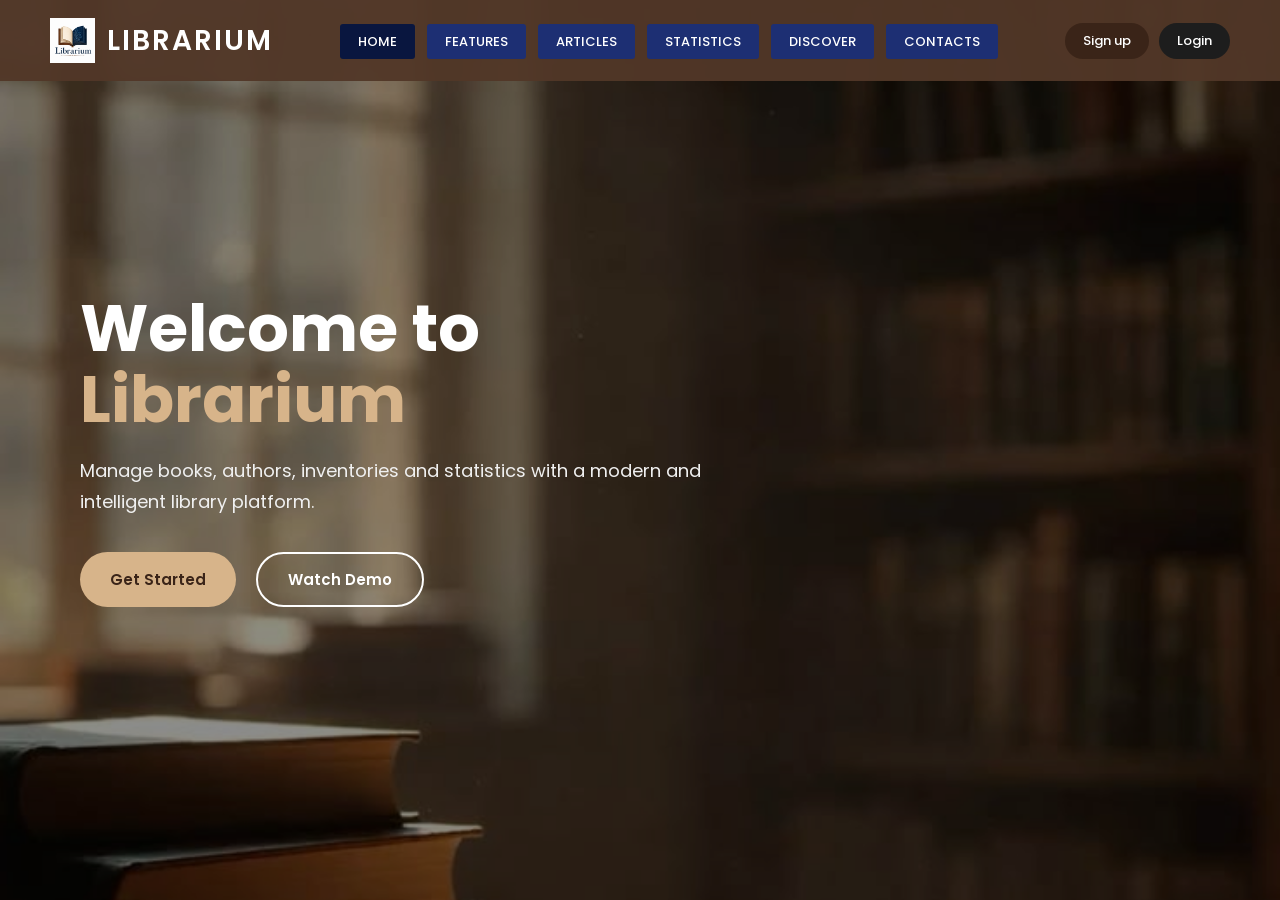
==== index.html @ 02688742 "librarium first upload" ====
<!DOCTYPE html>
<html lang="en">
<head>
    <meta charset="UTF-8">
    <meta name="viewport" content="width=device-width, initial-scale=1.0">

    <title>Librarium</title>

    <!-- GOOGLE FONT -->
    <link rel="preconnect" href="https://fonts.googleapis.com">
    <link rel="preconnect" href="https://fonts.gstatic.com" crossorigin>

    <link href="https://fonts.googleapis.com/css2?family=Poppins:wght@300;400;500;600;700&display=swap" rel="stylesheet">

    <!-- CSS FILE -->
    <link rel="stylesheet" href="style.css">
</head>

<body>

    <!-- NAVBAR -->
    <nav class="navbar">

        <!-- LOGO -->
      <div class="logo">

    <img src="images/logo.png" alt="Librarium Logo">

    <h2>LIBRARIUM</h2>

</div>

        <!-- NAVIGATION -->
        <ul class="nav-links">

            <li>
                <a href="#" class="active">HOME</a>
            </li>

            <li>
                <a href="#">FEATURES</a>
            </li>

            <li>
                <a href="#">ARTICLES</a>
            </li>

            <li>
                <a href="#">STATISTICS</a>
            </li>

            <li>
                <a href="#">DISCOVER</a>
            </li>

            <li>
                <a href="#">CONTACTS</a>
            </li>

        </ul>

        <!-- RIGHT BUTTONS -->
        <div class="nav-buttons">

            <button class="btn signup">
                Sign up
            </button>

            <button class="btn login">
                Login
            </button>

        </div>

    </nav>

    <!-- HERO SECTION -->
    <section class="hero">

        <div class="overlay"></div>

        <div class="hero-content">

            <h1>
                Welcome to <span>Librarium</span>
            </h1>

            <p>
                Manage books, authors, inventories and statistics
                with a modern and intelligent library platform.
            </p>

            <div class="hero-buttons">

                <button class="hero-btn primary">
                    Get Started
                </button>

                <button class="hero-btn secondary">
                    Watch Demo
                </button>

            </div>

        </div>

    </section>

    <!-- SCRIPT -->
    <script src="script.js"></script>

</body>
</html>
---- style.css ----
*{
    margin: 0;
    padding: 0;
    box-sizing: border-box;
    font-family: 'Poppins', sans-serif;
}

body{
    background-color: #f3efe8;
}

/* NAVBAR */

.navbar{
    width: 100%;
    padding: 18px 50px;

    display: flex;
    justify-content: space-between;
    align-items: center;

    background: rgba(82, 55, 39, 0.95);

    position: absolute;
    top: 0;
    left: 0;

    z-index: 100;
}

/* LOGO */

/* LOGO */

.logo{
    display: flex;
    align-items: center;
    gap: 12px;
}

/* LOGO IMAGE */

.logo img{
    width: 45px;
    height: 45px;

    object-fit: contain;
}

/* LOGO TEXT */

.logo h2{
    color: white;

    font-size: 28px;
    font-weight: 600;

    letter-spacing: 2px;
}

/* NAVIGATION */

.nav-links{
    display: flex;
    list-style: none;
    gap: 12px;
}

/* NAV BUTTON STYLE */

.nav-links a{
    text-decoration: none;

    color: white;

    background-color: #1d2f73;

    padding: 8px 18px;

    border-radius: 3px;

    font-size: 13px;
    font-weight: 500;

    transition: 0.3s;
}

/* ACTIVE BUTTON */

.nav-links .active{
    background-color: #09163f;
}

/* HOVER */

.nav-links a:hover{
    background-color: #31479c;
}

/* RIGHT BUTTONS */

.nav-buttons{
    display: flex;
    gap: 10px;
}

/* BUTTONS */

.btn{
    border: none;

    padding: 8px 18px;

    border-radius: 20px;

    cursor: pointer;

    font-size: 13px;
    font-weight: 500;

    transition: 0.3s;
}

/* SIGNUP */

.signup{
    background-color: #3a2418;
    color: white;
}

/* LOGIN */

.login{
    background-color: #1d1d1d;
    color: white;
}

/* HOVER EFFECT */

.btn:hover{
    transform: translateY(-2px);
    opacity: 0.9;
}

/* RESPONSIVE */

@media(max-width: 1100px){

    .navbar{
        flex-direction: column;
        gap: 20px;
    }

    .nav-links{
        flex-wrap: wrap;
        justify-content: center;
    }
}

/* HERO SECTION */

.hero{
    width: 100%;
    height: 100vh;

    background-image: url("images/hero.jpg");

    background-size: cover;
    background-position: center;

    position: relative;

    display: flex;
    align-items: center;

    padding-left: 80px;
}

/* DARK OVERLAY */

.overlay{
    position: absolute;

    top: 0;
    left: 0;

    width: 100%;
    height: 100%;

    background: rgba(0,0,0,0.45);
}

/* CONTENT */

.hero-content{
    position: relative;
    z-index: 2;

    max-width: 650px;

    color: white;
}

/* TITLE */

.hero-content h1{
    font-size: 65px;
    line-height: 1.1;
    margin-bottom: 20px;
}

.hero-content span{
    color: #d7b48a;
}

/* PARAGRAPH */

.hero-content p{
    font-size: 18px;
    line-height: 1.7;

    margin-bottom: 35px;

    color: #f0f0f0;
}

/* HERO BUTTONS */

.hero-buttons{
    display: flex;
    gap: 20px;
}

/* BUTTON STYLE */

.hero-btn{
    padding: 14px 30px;

    border: none;

    border-radius: 30px;

    cursor: pointer;

    font-size: 15px;
    font-weight: 600;

    transition: 0.3s;
}

/* PRIMARY BUTTON */

.primary{
    background-color: #d7b48a;
    color: #3a2418;
}

/* SECONDARY BUTTON */

.secondary{
    background-color: transparent;

    border: 2px solid white;

    color: white;
}

/* HOVER EFFECT */

.hero-btn:hover{
    transform: translateY(-3px);
}

/* RESPONSIVE */

@media(max-width: 900px){

    .hero{
        padding: 40px;
        text-align: center;
        justify-content: center;
    }

    .hero-content h1{
        font-size: 45px;
    }

    .hero-buttons{
        justify-content: center;
        flex-wrap: wrap;
    }
}
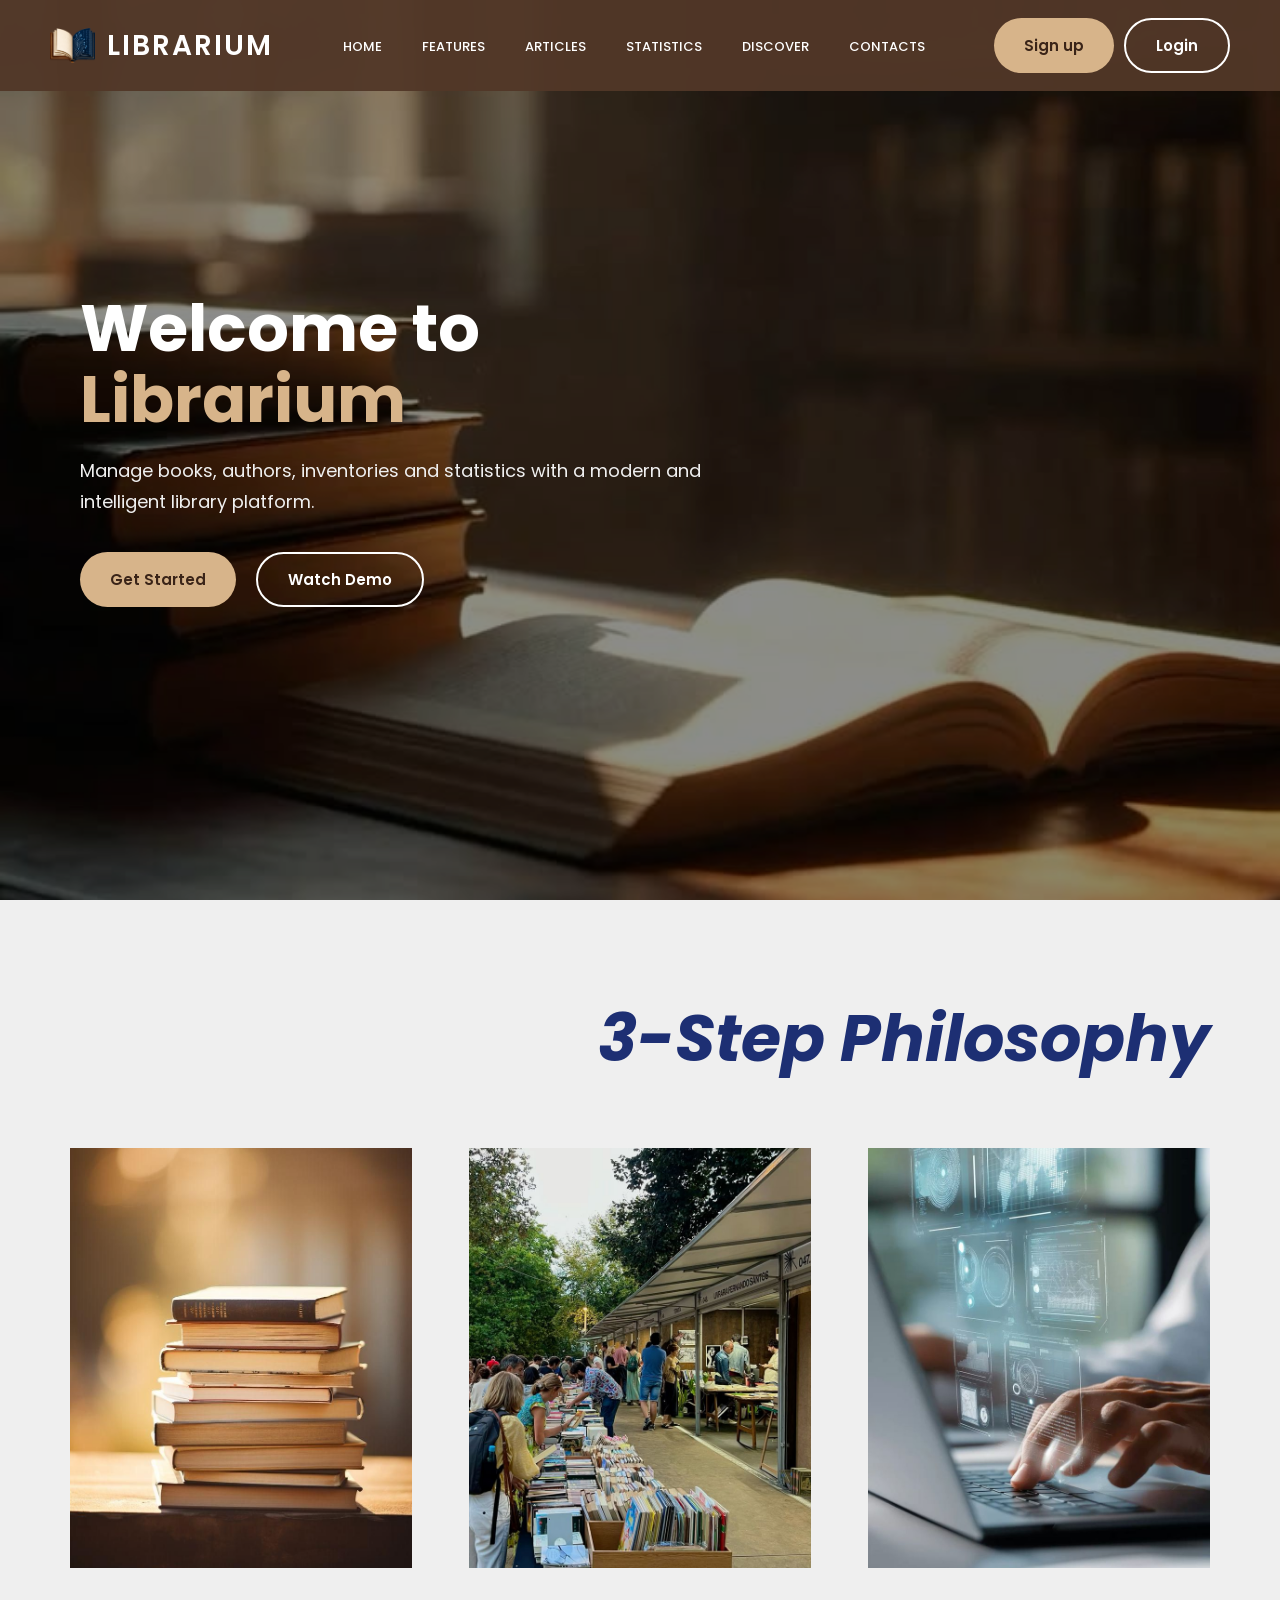
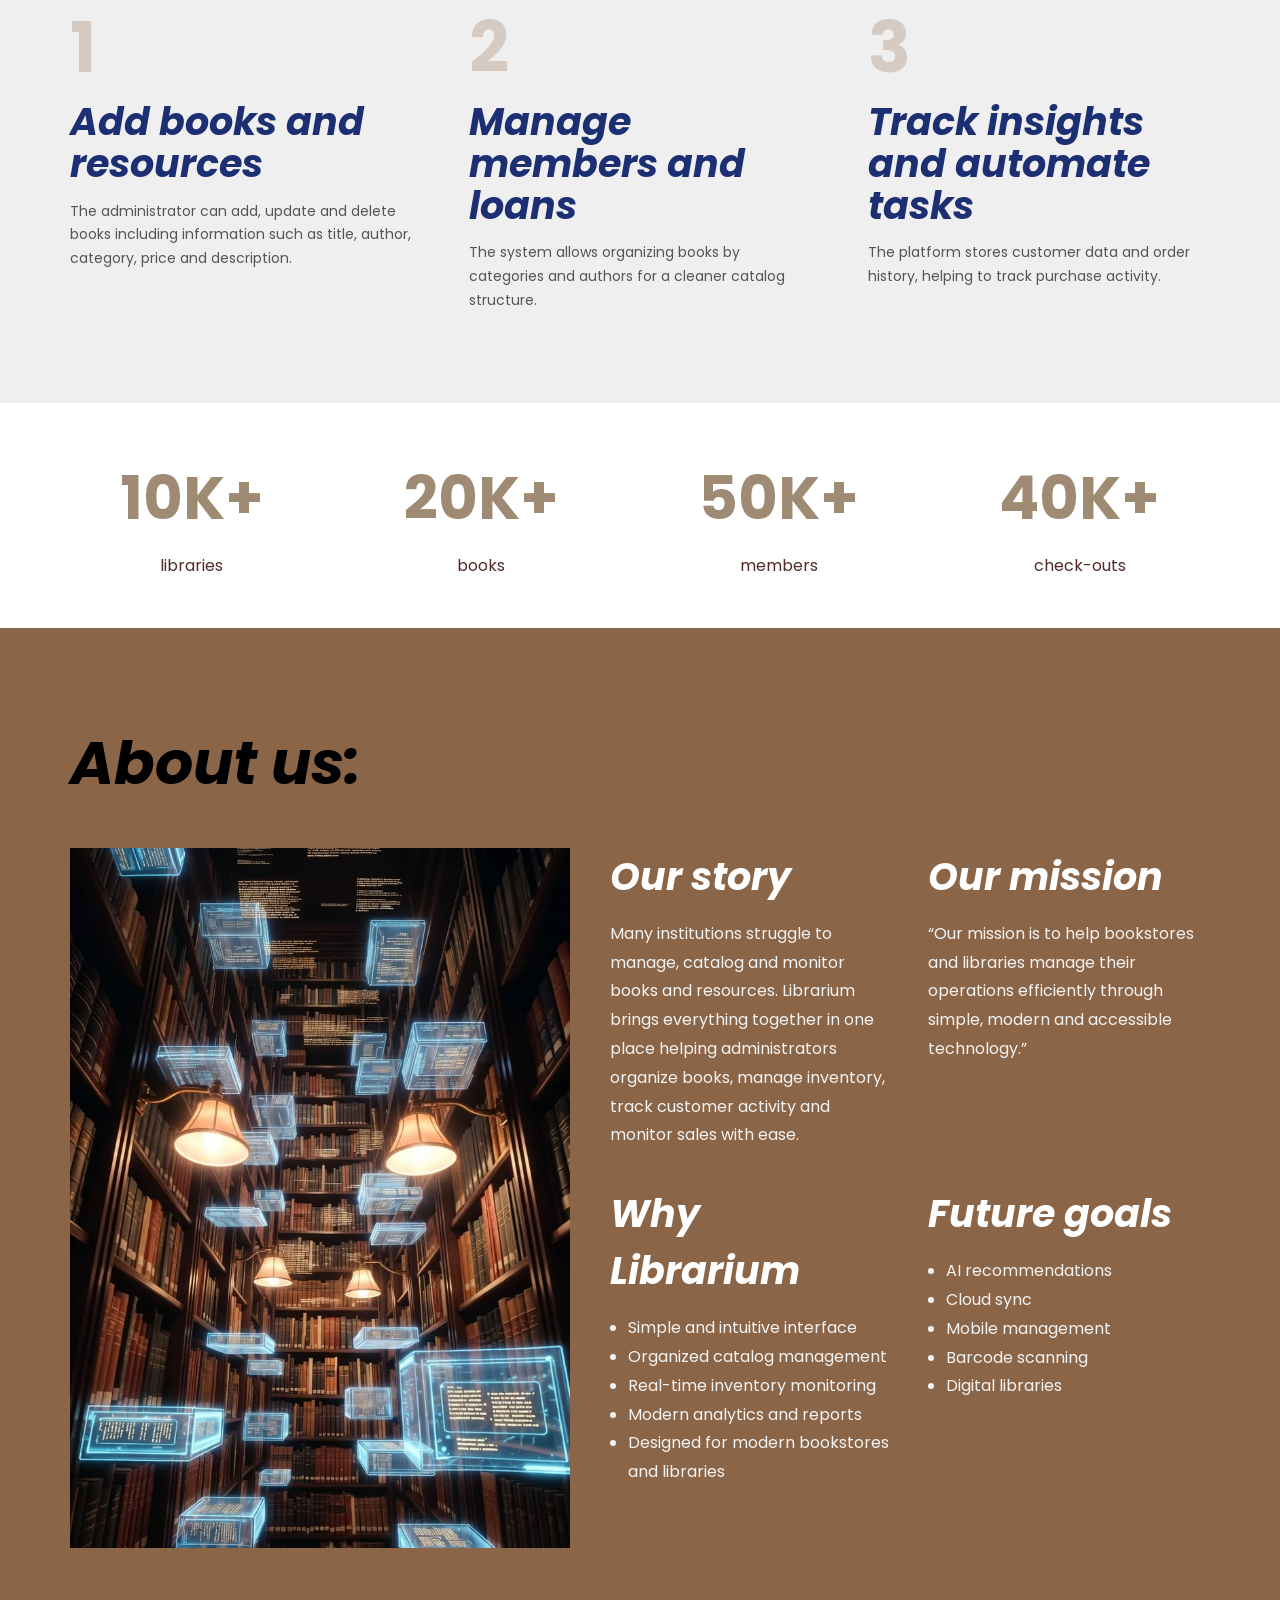
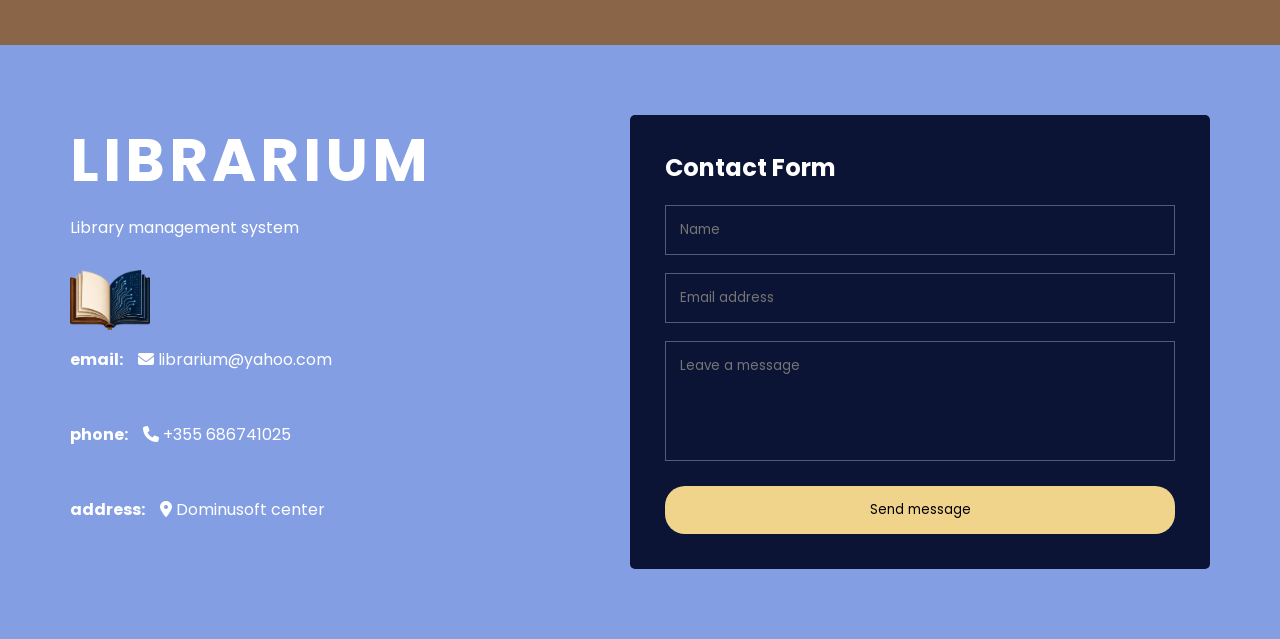
==== commit 2f30414f: "may 26" ====
--- a/index.html
+++ b/index.html
@@ -5,7 +5,8 @@
     <meta name="viewport" content="width=device-width, initial-scale=1.0">
 
     <title>Librarium</title>
-
+    <!-- ICONS -->
+<link rel="stylesheet" href="https://cdnjs.cloudflare.com/ajax/libs/font-awesome/6.5.0/css/all.min.css">
     <!-- GOOGLE FONT -->
     <link rel="preconnect" href="https://fonts.googleapis.com">
     <link rel="preconnect" href="https://fonts.gstatic.com" crossorigin>
@@ -60,17 +61,17 @@
         </ul>
 
         <!-- RIGHT BUTTONS -->
-        <div class="nav-buttons">
-
-            <button class="btn signup">
-                Sign up
-            </button>
-
-            <button class="btn login">
-                Login
-            </button>
-
-        </div>
+       <div class="nav-buttons">
+
+    <button class="hero-btn primary" onclick="openSignup()">
+        Sign up
+    </button>
+
+    <button class="hero-btn secondary" onclick="openLogin()">
+        Login
+    </button>
+
+</div>
 
     </nav>
 
@@ -106,6 +107,245 @@
 
     </section>
 
+<!-- 3 STEP PHILOSOPHY -->
+
+<section class="philosophy">
+
+    <h1>3-Step Philosophy</h1>
+
+    <div class="philosophy-container">
+
+        <div class="philosophy-card">
+
+            <img src="images/step1.jpg" alt="">
+
+            <div class="number">1</div>
+
+            <h2>Add books and resources</h2>
+
+            <p>
+                The administrator can add, update and delete
+                books including information such as title,
+                author, category, price and description.
+            </p>
+
+        </div>
+
+        <div class="philosophy-card">
+
+            <img src="images/step2.jpg" alt="">
+
+            <div class="number">2</div>
+
+            <h2>Manage members and loans</h2>
+
+            <p>
+                The system allows organizing books by
+                categories and authors for a cleaner
+                catalog structure.
+            </p>
+
+        </div>
+
+        <div class="philosophy-card">
+
+            <img src="images/step3.jpg" alt="">
+
+            <div class="number">3</div>
+
+            <h2>Track insights and automate tasks</h2>
+
+            <p>
+                The platform stores customer data and order
+                history, helping to track purchase activity.
+            </p>
+
+        </div>
+
+    </div>
+
+</section>
+<!-- NUMBERS -->
+<section class="stats">
+
+    <div class="stat-box">
+        <h1>
+            <span class="counter" data-target="10">0</span>K+
+        </h1>
+        <p>libraries</p>
+    </div>
+
+    <div class="stat-box">
+        <h1>
+            <span class="counter" data-target="20">0</span>K+
+        </h1>
+        <p>books</p>
+    </div>
+
+    <div class="stat-box">
+        <h1>
+            <span class="counter" data-target="50">0</span>K+
+        </h1>
+        <p>members</p>
+    </div>
+
+    <div class="stat-box">
+        <h1>
+            <span class="counter" data-target="40">0</span>K+
+        </h1>
+        <p>check-outs</p>
+    </div>
+
+</section>
+<!-- ABOUT US -->
+
+<section class="about-us">
+
+    <h1>About us:</h1>
+
+    <div class="about-container">
+
+        <div class="about-image">
+
+            <img src="images/about.jpg" alt="">
+
+        </div>
+
+        <div class="about-content">
+
+            <div class="about-box">
+
+                <h2>Our story</h2>
+
+                <p>
+                    Many institutions struggle to manage,
+                    catalog and monitor books and resources.
+                    Librarium brings everything together in
+                    one place helping administrators organize
+                    books, manage inventory, track customer
+                    activity and monitor sales with ease.
+                </p>
+
+            </div>
+
+            <div class="about-box">
+
+                <h2>Our mission</h2>
+
+                <p>
+                    “Our mission is to help bookstores and
+                    libraries manage their operations
+                    efficiently through simple, modern and
+                    accessible technology.”
+                </p>
+
+            </div>
+
+            <div class="about-box">
+
+                <h2>Why Librarium</h2>
+
+                <ul>
+                    <li>Simple and intuitive interface</li>
+                    <li>Organized catalog management</li>
+                    <li>Real-time inventory monitoring</li>
+                    <li>Modern analytics and reports</li>
+                    <li>Designed for modern bookstores and libraries</li>
+                </ul>
+
+            </div>
+
+            <div class="about-box">
+
+                <h2>Future goals</h2>
+
+                <ul>
+                    <li>AI recommendations</li>
+                    <li>Cloud sync</li>
+                    <li>Mobile management</li>
+                    <li>Barcode scanning</li>
+                    <li>Digital libraries</li>
+                </ul>
+
+            </div>
+
+        </div>
+
+    </div>
+</section>
+<!-- CONTACT -->
+
+<section class="contact-section">
+
+    <div class="contact-left">
+
+        <h1>LIBRARIUM</h1>
+
+        <p>Library management system</p>
+ <img src="images/logo.png" alt="Logo" class="contact-logo">
+        <div class="contact-info">
+
+            <div class="info-row">
+                <span>email:</span>
+                <p><i class="fa-solid fa-envelope"></i> librarium@yahoo.com</p>
+            </div>
+
+            <div class="info-row">
+                <span>phone:</span>
+                <p><i class="fa-solid fa-phone"></i> +355 686741025</p>
+            </div>
+
+            <div class="info-row">
+                <span>address:</span>
+                <p><i class="fa-solid fa-location-dot"></i> Dominusoft center</p>
+            </div>
+
+        </div>
+
+    </div>
+
+    <div class="contact-right">
+
+        <h2>Contact Form</h2>
+
+        <input type="text" placeholder="Name">
+
+        <input type="email" placeholder="Email address">
+
+        <textarea placeholder="Leave a message"></textarea>
+
+        <button>Send message</button>
+
+    </div>
+</section>
+<!-- LOGIN SIGNUP BUTTONS -->
+<section>
+<div id="authModal" class="modal">
+
+  <div class="modal-content">
+
+    <span class="close" onclick="closeModal()">&times;</span>
+
+    <!-- LOGIN -->
+    <form id="loginForm" class="form">
+      <h2>Login</h2>
+      <input type="email" placeholder="Email" required>
+      <input type="password" placeholder="Password" required>
+      <button type="submit">Login</button>
+    </form>
+
+    <!-- SIGNUP -->
+    <form id="signupForm" class="form" style="display:none;">
+      <h2>Sign Up</h2>
+      <input type="text" placeholder="Name" required>
+      <input type="email" placeholder="Email" required>
+      <input type="password" placeholder="Password" required>
+      <button type="submit">Create Account</button>
+    </form>
+
+  </div>
+</div>
+</section>
     <!-- SCRIPT -->
     <script src="script.js"></script>
 
--- a/style.css
+++ b/style.css
@@ -28,7 +28,6 @@
     z-index: 100;
 }
 
-/* LOGO */
 
 /* LOGO */
 
@@ -63,7 +62,7 @@
 .nav-links{
     display: flex;
     list-style: none;
-    gap: 12px;
+    gap: 40px;
 }
 
 /* NAV BUTTON STYLE */
@@ -73,12 +72,6 @@
 
     color: white;
 
-    background-color: #1d2f73;
-
-    padding: 8px 18px;
-
-    border-radius: 3px;
-
     font-size: 13px;
     font-weight: 500;
 
@@ -86,10 +79,6 @@
 }
 
 /* ACTIVE BUTTON */
-
-.nav-links .active{
-    background-color: #09163f;
-}
 
 /* HOVER */
 
@@ -166,7 +155,7 @@
     background-image: url("images/hero.jpg");
 
     background-size: cover;
-    background-position: center;
+    background-position: center 80%;
 
     position: relative;
 
@@ -289,4 +278,322 @@
         justify-content: center;
         flex-wrap: wrap;
     }
+}
+/* PHILOSOPHY SECTION */
+
+.philosophy{
+    padding: 90px 70px;
+
+    background: #efefef;
+}
+
+.philosophy h1{
+    text-align: right;
+
+    font-size: 65px;
+
+    color: #1d2f73;
+
+    margin-bottom: 60px;
+
+    font-style: italic;
+}
+
+.philosophy-container{
+    display: flex;
+
+    justify-content: space-between;
+
+    gap: 40px;
+
+    flex-wrap: wrap;
+}
+
+.philosophy-card{
+    width: 30%;
+}
+
+.philosophy-card img{
+    width: 100%;
+
+    height: 420px;
+
+    object-fit: cover;
+}
+
+.number{
+    font-size: 70px;
+
+    color: #d6cbc3;
+
+    margin-top: 20px;
+
+    font-weight: bold;
+}
+
+.philosophy-card h2{
+    font-size: 38px;
+
+    line-height: 1.1;
+
+    color: #1d2f73;
+
+    margin-bottom: 15px;
+
+    font-style: italic;
+}
+
+.philosophy-card p{
+    font-size: 14px;
+
+    line-height: 1.7;
+
+    color: #555;
+}
+/* ABOUT US */
+
+.about-us{
+    background: #8b6547;
+
+    padding: 90px 70px;
+
+    color: white;
+}
+
+.about-us h1{
+    font-size: 60px;
+
+    margin-bottom: 40px;
+
+    color: black;
+
+    font-style: italic;
+}
+
+.about-container{
+    display: flex;
+
+    gap: 40px;
+
+    align-items: flex-start;
+
+    flex-wrap: wrap;
+}
+
+.about-image{
+    flex: 1;
+}
+
+.about-image img{
+    width: 100%;
+
+    height: 700px;
+
+    object-fit: cover;
+}
+
+.about-content{
+    flex: 1.2;
+
+    display: grid;
+
+    grid-template-columns: repeat(2,1fr);
+
+    gap: 35px;
+}
+
+.about-box h2{
+    margin-bottom: 15px;
+
+    font-size: 38px;
+
+    font-style: italic;
+}
+
+.about-box p,
+.about-box li{
+    line-height: 1.8;
+
+    color: #f3f3f3;
+}
+
+.about-box ul{
+    padding-left: 18px;
+}
+/* CONTACT SECTION */
+.contact-section{
+    background: #849ee4;
+
+    padding: 70px;
+
+    display: flex;
+
+    justify-content: space-between;
+
+    gap: 50px;
+
+    flex-wrap: wrap;
+}
+
+.contact-left{
+    color: white;
+
+    flex: 1;
+}
+
+.contact-left h1{
+    font-size: 60px;
+
+    letter-spacing: 4px;
+
+    margin-bottom: 10px;
+}
+
+.contact-left p{
+    margin-bottom: 30px;
+}
+
+.contact-info{
+    display: flex;
+
+    flex-direction: column;
+
+    gap: 20px;
+}
+
+.info-row{
+    display: flex;
+
+    gap: 15px;
+}
+
+.info-row span{
+    font-weight: bold;
+}
+
+.contact-right{
+    flex: 1;
+
+    background: #0b1435;
+
+    padding: 35px;
+
+    border-radius: 5px;
+}
+
+.contact-right h2{
+    color: white;
+
+    margin-bottom: 20px;
+}
+
+.contact-right input,
+.contact-right textarea{
+    width: 100%;
+
+    padding: 14px;
+
+    margin-bottom: 18px;
+
+    background: transparent;
+
+    border: 1px solid rgba(255,255,255,0.3);
+
+    color: white;
+}
+
+.contact-right textarea{
+    height: 120px;
+
+    resize: none;
+}
+
+.contact-right button{
+    width: 100%;
+
+    padding: 14px;
+
+    border: none;
+
+    background: #f0d48c;
+
+    cursor: pointer;
+
+    border-radius: 20px;
+}
+/* NUMBERS */
+
+.stats{
+    display: flex;
+
+    justify-content: space-around;
+
+    align-items: center;
+
+    padding: 50px;
+
+    background: white;
+
+    flex-wrap: wrap;
+}
+
+.stat-box{
+    text-align: center;
+}
+
+.stat-box h1{
+    font-size: 60px;
+
+    color: #5c391196;
+}
+
+.stat-box p{
+    color: #532929;
+
+    margin-top: 10px;
+}
+.contact-logo {
+    width: 80px; 
+    height: auto;
+    margin-bottom: 10px;
+}
+/* LOGIN SIGNUP BUTTONS */
+.modal {
+    display: none;
+    position: fixed;
+    inset: 0;
+    background: rgba(0,0,0,0.6);
+    justify-content: center;
+    align-items: center;
+}
+
+.modal-content {
+    background: white;
+    padding: 25px;
+    width: 320px;
+    border-radius: 12px;
+    position: relative;
+}
+
+.form {
+    display: flex;
+    flex-direction: column;
+    gap: 10px;
+}
+
+.form input {
+    padding: 10px;
+}
+
+.form button {
+    padding: 10px;
+    cursor: pointer;
+}
+
+.close {
+    position: absolute;
+    top: 10px;
+    right: 15px;
+    cursor: pointer;
+    font-size: 22px;
 }
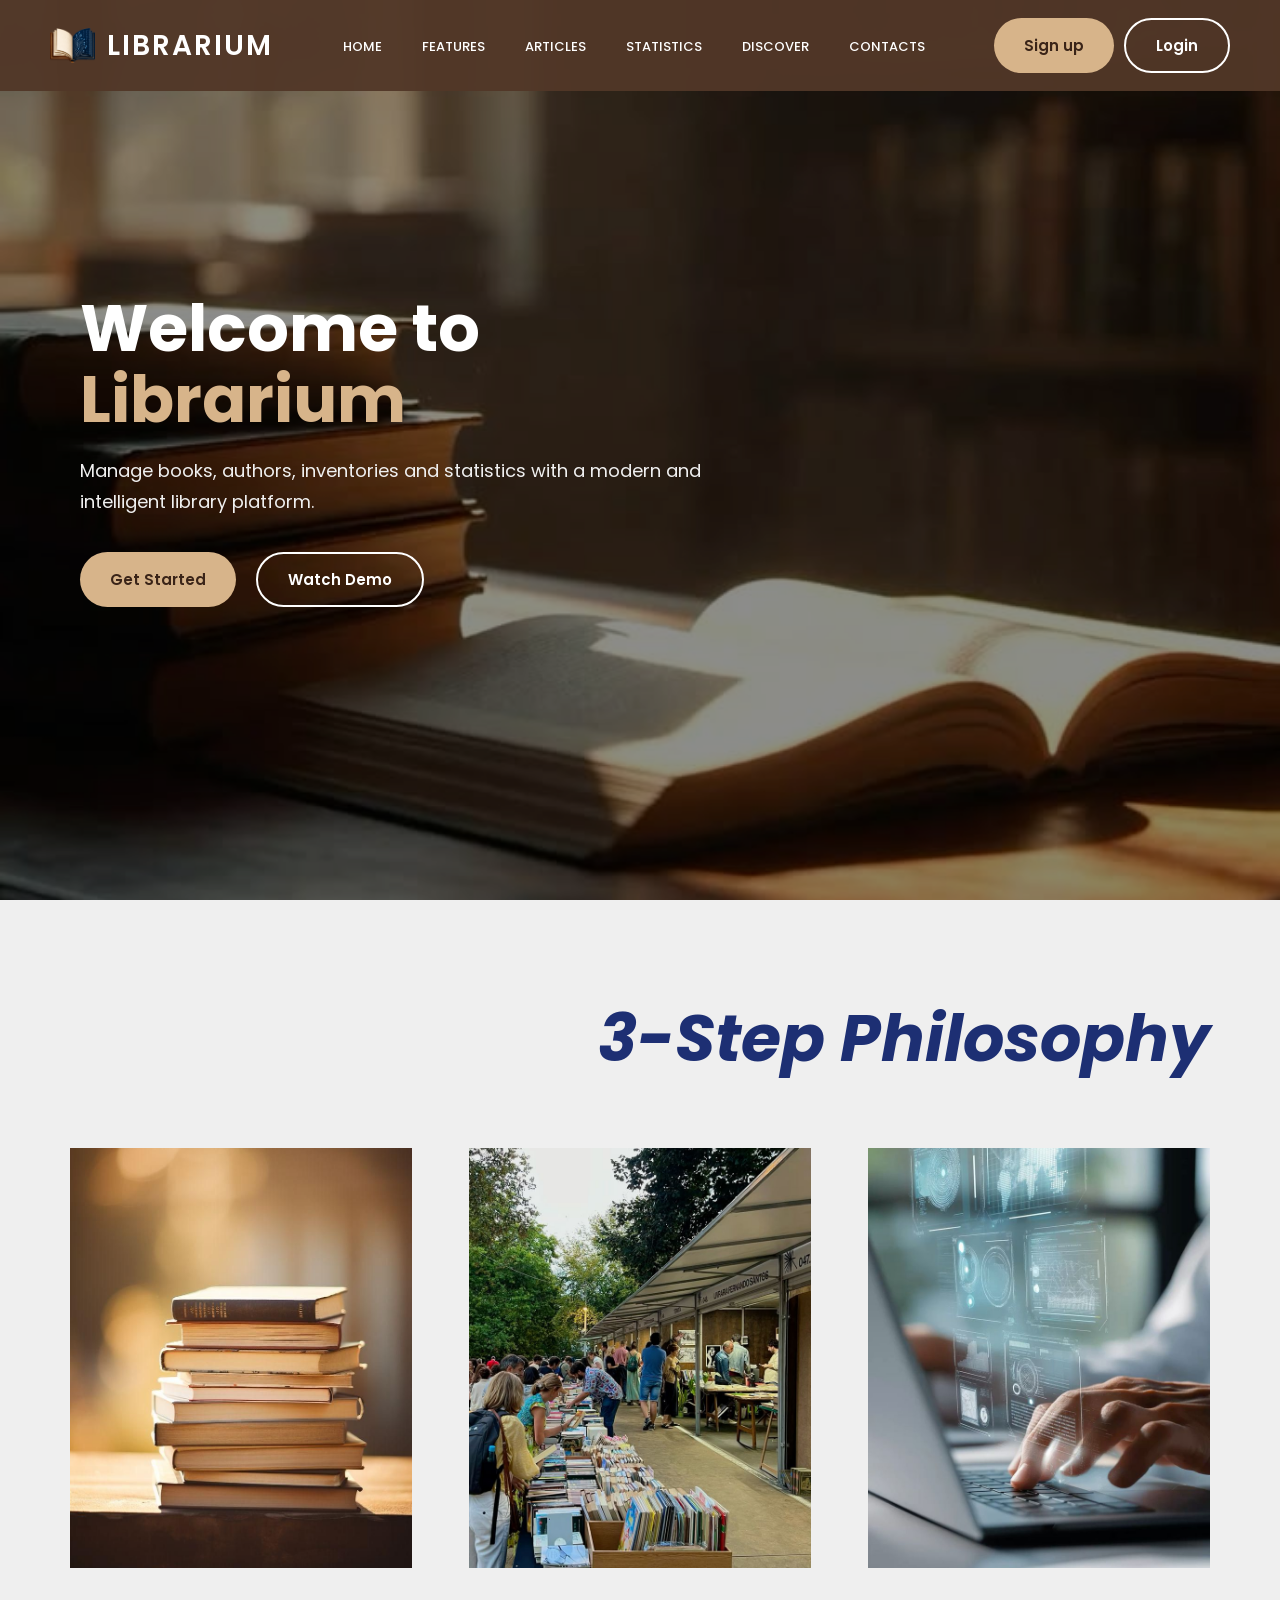
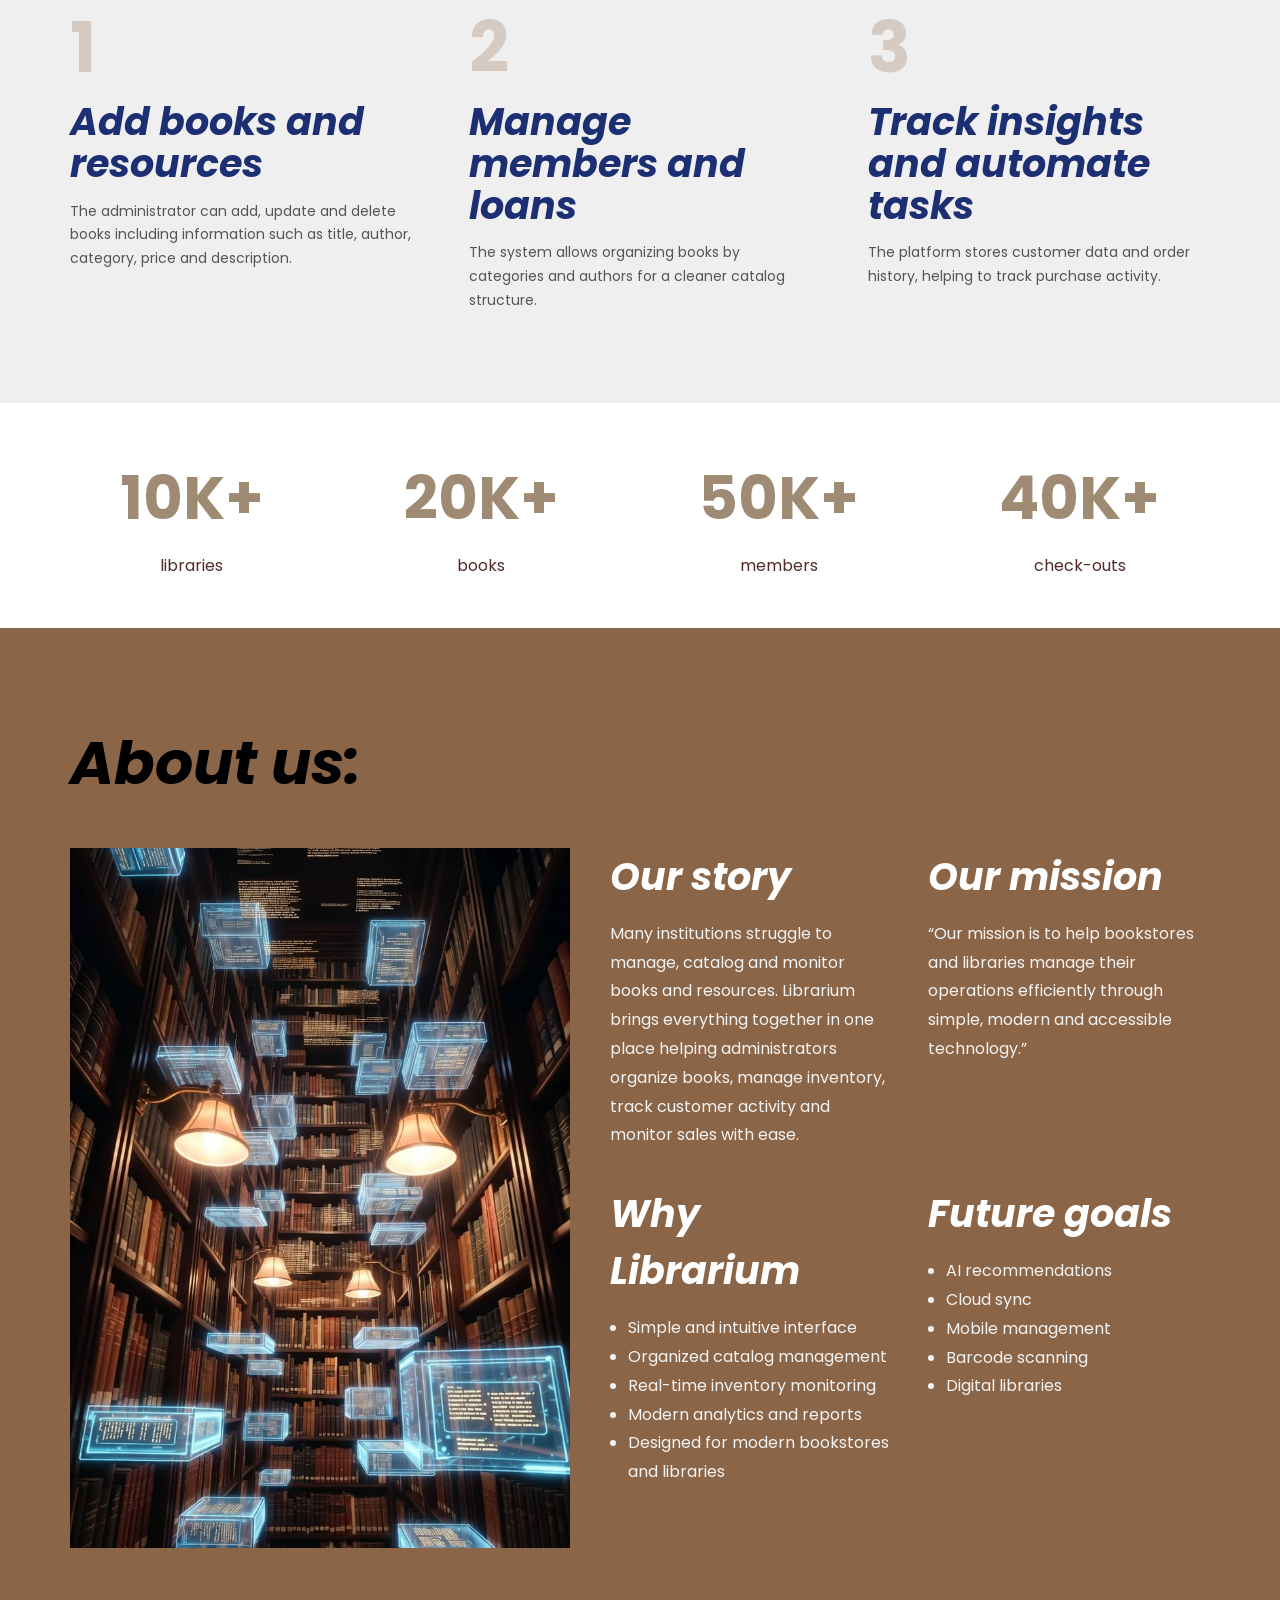
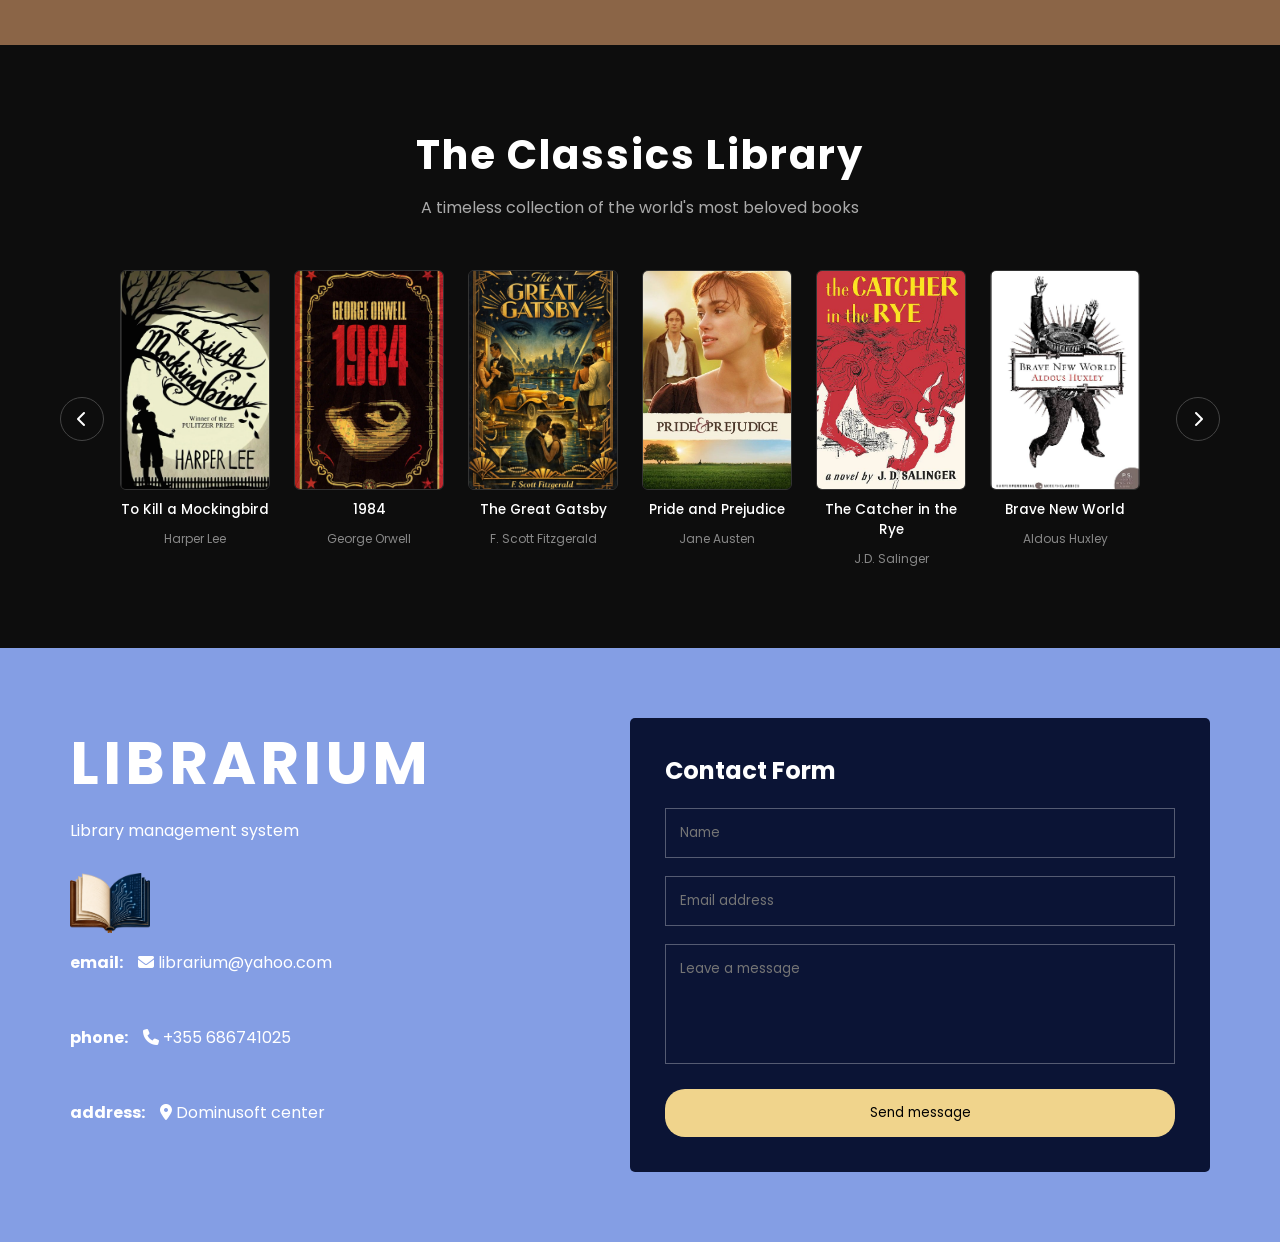
==== commit 25a999b0: "1 june" ====
--- a/index.html
+++ b/index.html
@@ -51,11 +51,11 @@
             </li>
 
             <li>
-                <a href="#">DISCOVER</a>
-            </li>
-
-            <li>
-                <a href="#">CONTACTS</a>
+                <a href="#discover">DISCOVER</a>
+            </li>
+
+            <li>
+                <a href="#contacts">CONTACTS</a>
             </li>
 
         </ul>
@@ -93,11 +93,11 @@
 
             <div class="hero-buttons">
 
-                <button class="hero-btn primary">
+                <button class="hero-btn primary"  onclick="window.location.href='dashboard.html'">
                     Get Started
                 </button>
 
-                <button class="hero-btn secondary">
+                <button class="hero-btn secondary" >
                     Watch Demo
                 </button>
 
@@ -273,9 +273,154 @@
 
     </div>
 </section>
+<!-- CLASSICS LIBRARY -->
+<section class="classics-library" id="discover">
+
+    <h1>The Classics Library</h1>
+    <p class="classics-subtitle">A timeless collection of the world's most beloved books</p>
+
+    <div class="classics-wrapper">
+
+        <button class="slider-arrow left-arrow" onclick="slideLeft()">
+            <i class="fa-solid fa-chevron-left"></i>
+        </button>
+
+        <div class="classics-track-container">
+            <div class="classics-track" id="classicsTrack">
+
+                <div class="book-card">
+                    <img src="images/mockingbird.jpg" alt="To Kill a Mockingbird">
+                    <p>To Kill a Mockingbird</p>
+                    <span>Harper Lee</span>
+                </div>
+
+                <div class="book-card">
+                    <img src="images/1984.jpg" alt="1984">
+                    <p>1984</p>
+                    <span>George Orwell</span>
+                </div>
+
+                <div class="book-card">
+                    <img src="images/gatsby.jpg" alt="The Great Gatsby">
+                    <p>The Great Gatsby</p>
+                    <span>F. Scott Fitzgerald</span>
+                </div>
+
+                <div class="book-card">
+                    <img src="images/pride.jpg" alt="Pride and Prejudice">
+                    <p>Pride and Prejudice</p>
+                    <span>Jane Austen</span>
+                </div>
+
+                <div class="book-card">
+                    <img src="images/thecatcher.jpg" alt="The Catcher in the Rye">
+                    <p>The Catcher in the Rye</p>
+                    <span>J.D. Salinger</span>
+                </div>
+
+                <div class="book-card">
+                    <img src="images/brave.jpg" alt="Brave New World">
+                    <p>Brave New World</p>
+                    <span>Aldous Huxley</span>
+                </div>
+
+                <div class="book-card">
+                    <img src="images/odyssey.jpg" alt="The Odyssey">
+                    <p>The Odyssey</p>
+                    <span>Homer</span>
+                </div>
+
+                <div class="book-card">
+                    <img src="images/crime.jpg" alt="Crime and Punishment">
+                    <p>Crime and Punishment</p>
+                    <span>Fyodor Dostoevsky</span>
+                </div>
+
+                <div class="book-card">
+                    <img src="images/donkishoti.jpg" alt="Don Quixote">
+                    <p>Don Quixote</p>
+                    <span>Miguel de Cervantes</span>
+                </div>
+
+                <div class="book-card">
+                    <img src="images/mobidik.jpg" alt="Moby Dick">
+                    <p>Moby Dick</p>
+                    <span>Herman Melville</span>
+                </div>
+
+                <div class="book-card">
+                    <img src="images/warpeace.jpg" alt="War and Peace">
+                    <p>War and Peace</p>
+                    <span>Leo Tolstoy</span>
+                </div>
+
+                <div class="book-card">
+                    <img src="images/divine.jpg" alt="The Divine Comedy">
+                    <p>The Divine Comedy</p>
+                    <span>Dante Alighieri</span>
+                </div>
+
+                <div class="book-card">
+                    <img src="images/jane.jpg" alt="Jane Eyre">
+                    <p>Jane Eyre</p>
+                    <span>Charlotte Brontë</span>
+                </div>
+
+                <div class="book-card">
+                    <img src="images/karamazov.jpg" alt="The Brothers Karamazov">
+                    <p>The Brothers Karamazov</p>
+                    <span>Fyodor Dostoevsky</span>
+                </div>
+
+                <div class="book-card">
+                    <img src="images/anna.jpg" alt="Anna Karenina">
+                    <p>Anna Karenina</p>
+                    <span>Leo Tolstoy</span>
+                </div>
+
+                <div class="book-card">
+                    <img src="images/wuthering.jpg" alt="Wuthering Heights">
+                    <p>Wuthering Heights</p>
+                    <span>Emily Brontë</span>
+                </div>
+
+                <div class="book-card">
+                    <img src="images/kozeta.jpg" alt="Les Misérables">
+                    <p>Les Misérables</p>
+                    <span>Victor Hugo</span>
+                </div>
+
+                <div class="book-card">
+                    <img src="images/montecristo.jpg" alt="The Count of Monte Cristo">
+                    <p>The Count of Monte Cristo</p>
+                    <span>Alexandre Dumas</span>
+                </div>
+
+                <div class="book-card">
+                    <img src="images/hamlet.jpg" alt="Hamlet">
+                    <p>Hamlet</p>
+                    <span>William Shakespeare</span>
+                </div>
+
+                <div class="book-card">
+                    <img src="images/frankenstein.jpg" alt="Frankenstein">
+                    <p>Frankenstein</p>
+                    <span>Mary Shelley</span>
+                </div>
+
+            </div>
+        </div>
+
+        <button class="slider-arrow right-arrow" onclick="slideRight()">
+            <i class="fa-solid fa-chevron-right"></i>
+        </button>
+
+    </div>
+
+</section>
 <!-- CONTACT -->
 
-<section class="contact-section">
+<section class="contact-section"  id="contacts">
 
     <div class="contact-left">
 
--- a/style.css
+++ b/style.css
@@ -596,4 +596,101 @@
     right: 15px;
     cursor: pointer;
     font-size: 22px;
+}
+/* THE CLASSICS LIBRARY */
+.classics-library {
+    padding: 80px 60px;
+    background-color: #0d0d0d;
+    text-align: center;
+}
+
+.classics-library h1 {
+    font-size: 2.5rem;
+    color: #fff;
+    margin-bottom: 10px;
+    letter-spacing: 2px;
+}
+
+.classics-subtitle {
+    color: #aaa;
+    font-size: 1rem;
+    margin-bottom: 50px;
+}
+
+.classics-wrapper {
+    display: flex;
+    align-items: center;
+    gap: 16px;
+}
+
+.classics-track-container {
+    overflow: hidden;
+    flex: 1;
+}
+
+.classics-track {
+    display: flex;
+    gap: 24px;
+    transition: transform 0.4s ease;
+    will-change: transform;
+}
+
+.book-card {
+    min-width: 150px;
+    display: flex;
+    flex-direction: column;
+    align-items: center;
+    gap: 10px;
+    cursor: pointer;
+    transition: transform 0.3s ease;
+}
+
+.book-card:hover {
+    transform: translateY(-8px);
+}
+
+.book-card img {
+    width: 150px;
+    height: 220px;
+    object-fit: cover;
+    border-radius: 6px;
+    background-color: #1e1e1e;
+    border: 1px solid #333;
+    display: block;
+}
+
+.book-card p {
+    color: #fff;
+    font-size: 0.85rem;
+    font-weight: 500;
+    text-align: center;
+    margin: 0;
+    max-width: 150px;
+}
+
+.book-card span {
+    color: #888;
+    font-size: 0.75rem;
+    text-align: center;
+}
+
+.slider-arrow {
+    background: transparent;
+    border: 1px solid #444;
+    color: #fff;
+    width: 44px;
+    height: 44px;
+    border-radius: 50%;
+    font-size: 1rem;
+    cursor: pointer;
+    flex-shrink: 0;
+    transition: background 0.2s, border-color 0.2s;
+    display: flex;
+    align-items: center;
+    justify-content: center;
+}
+
+.slider-arrow:hover {
+    background: #ffffff18;
+    border-color: #aaa;
 }
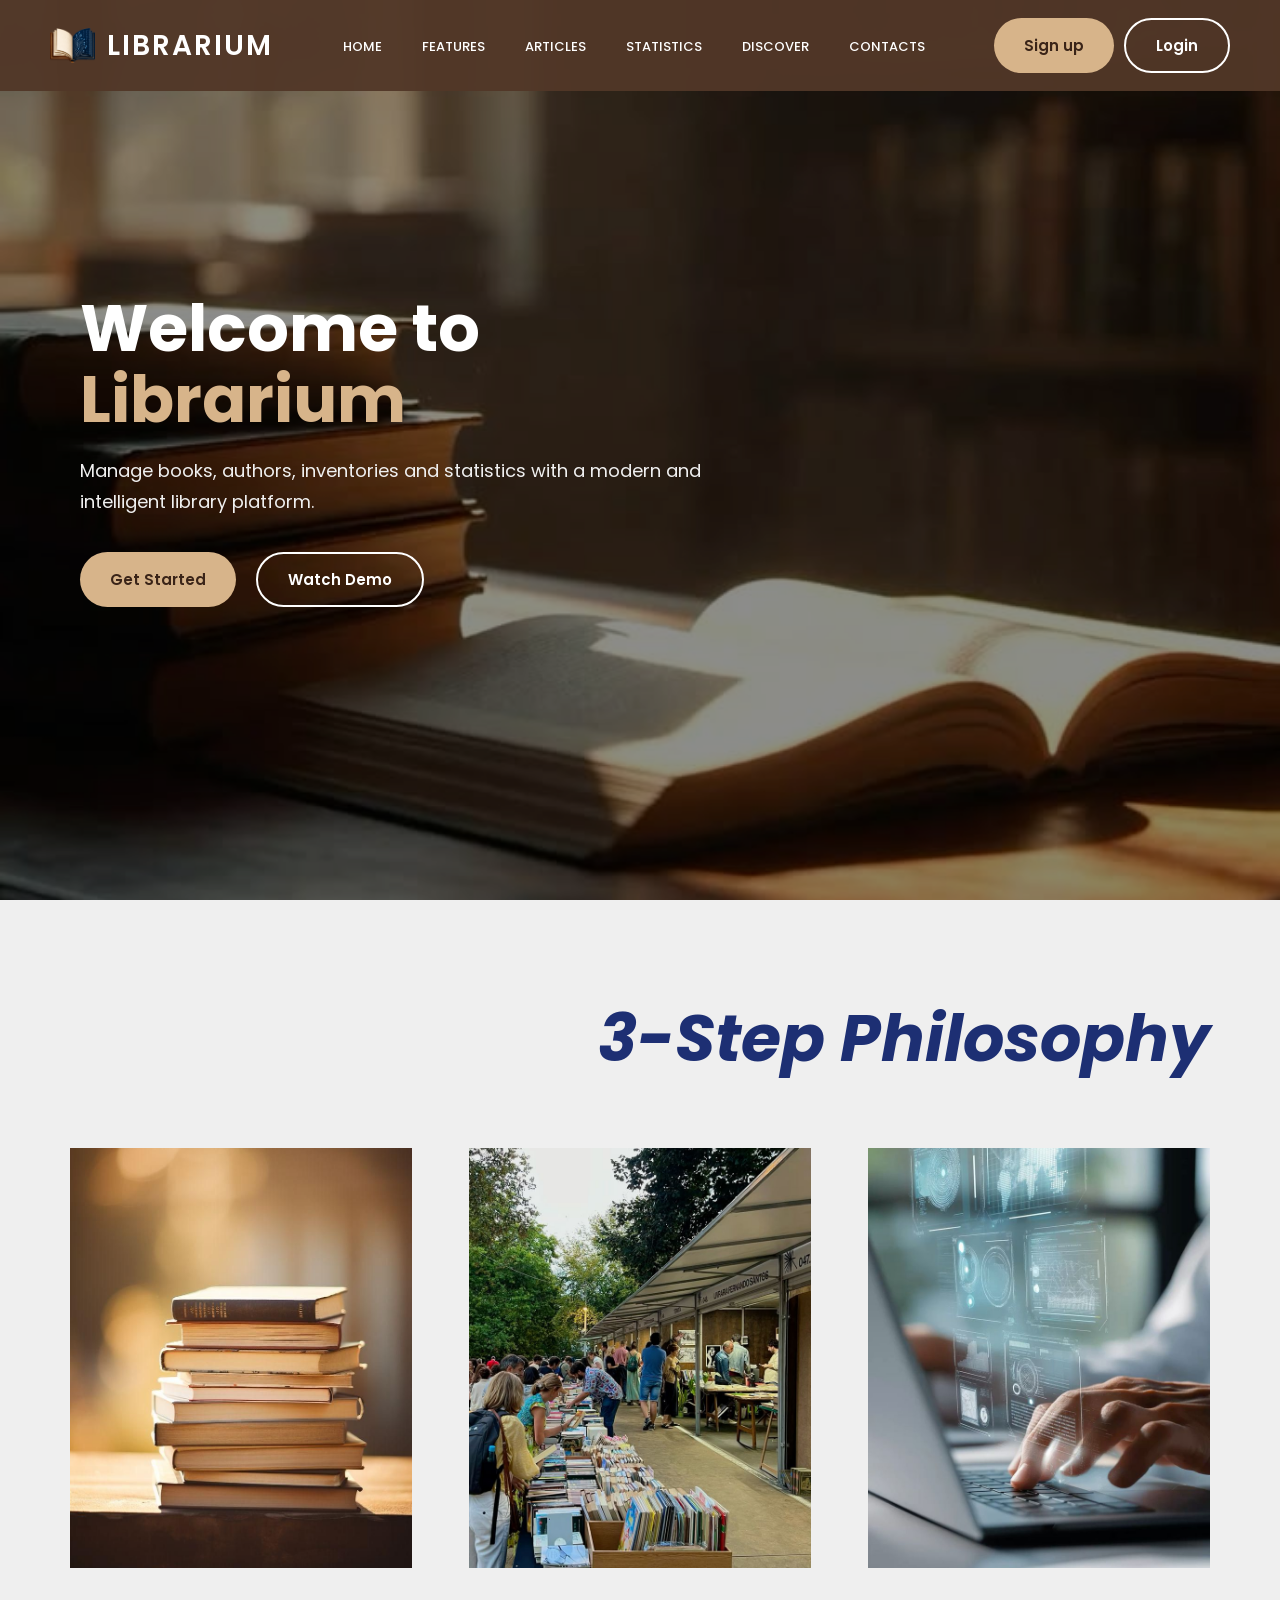
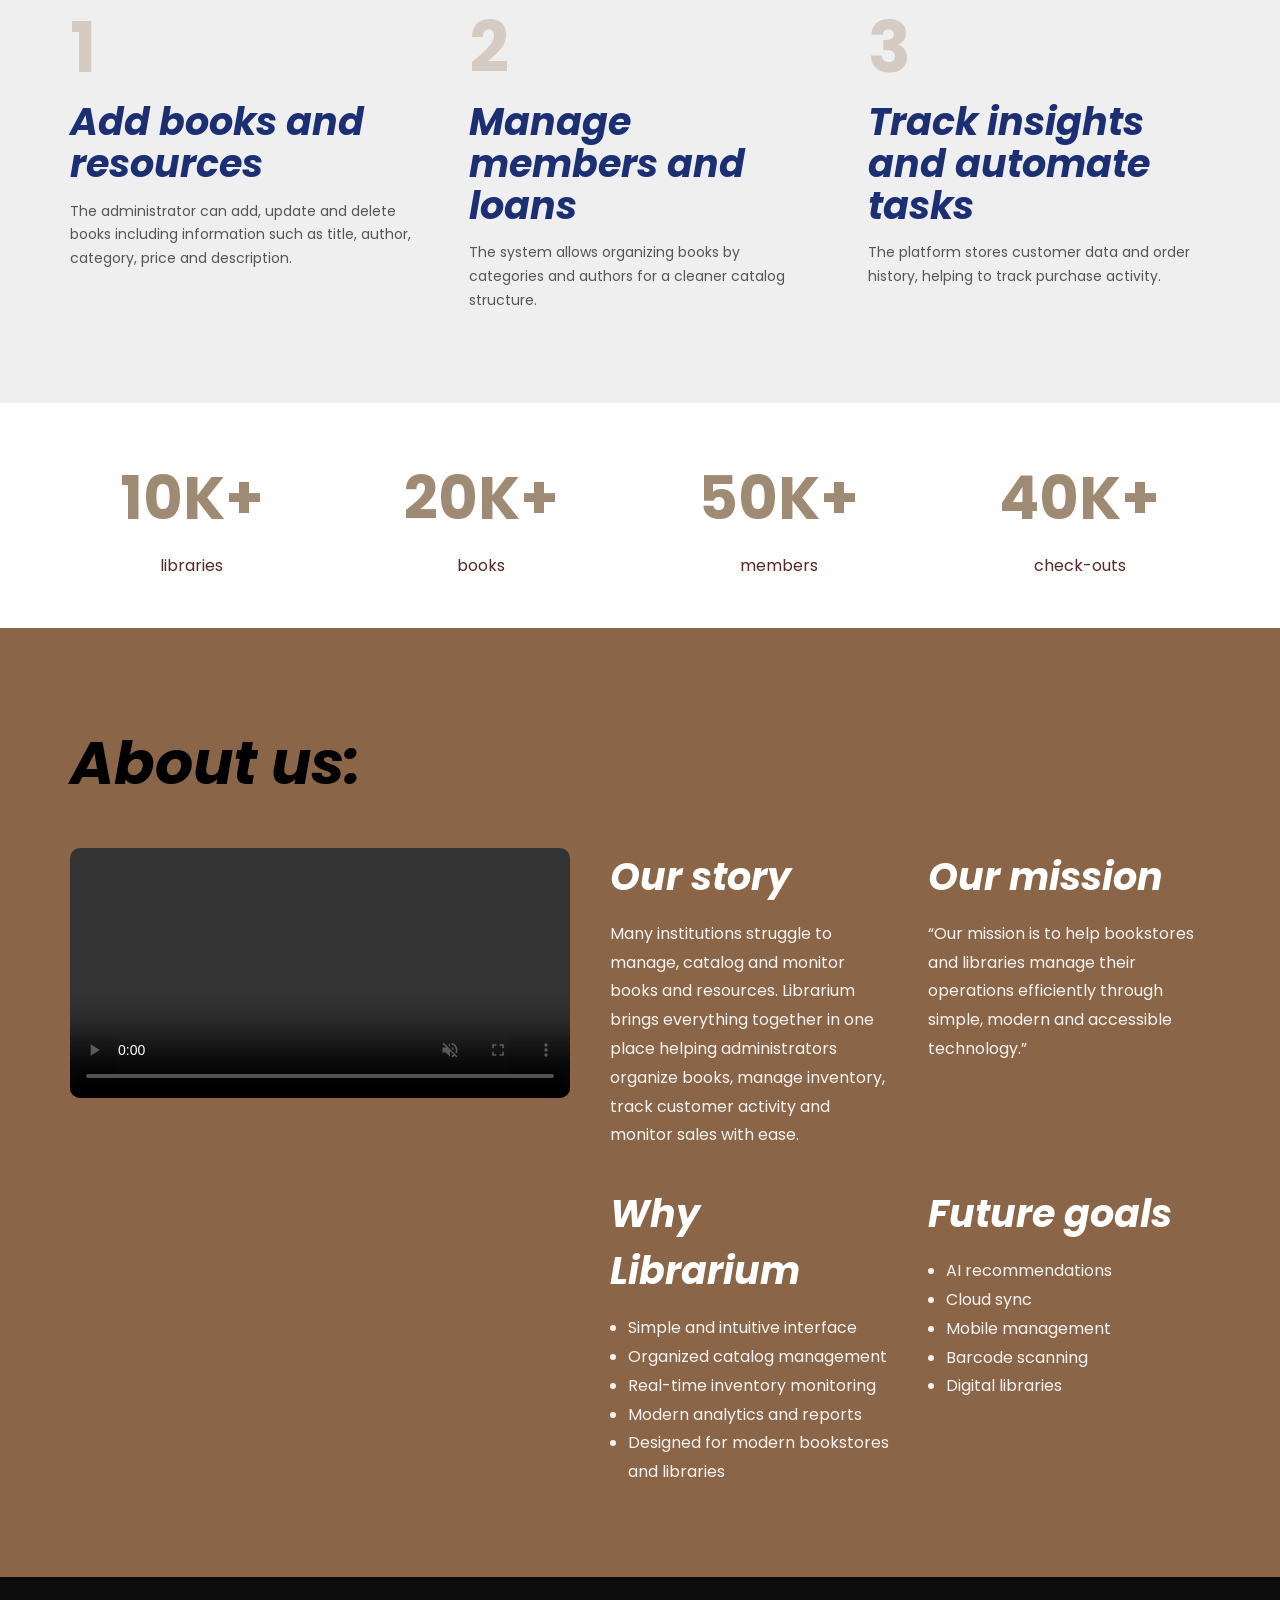
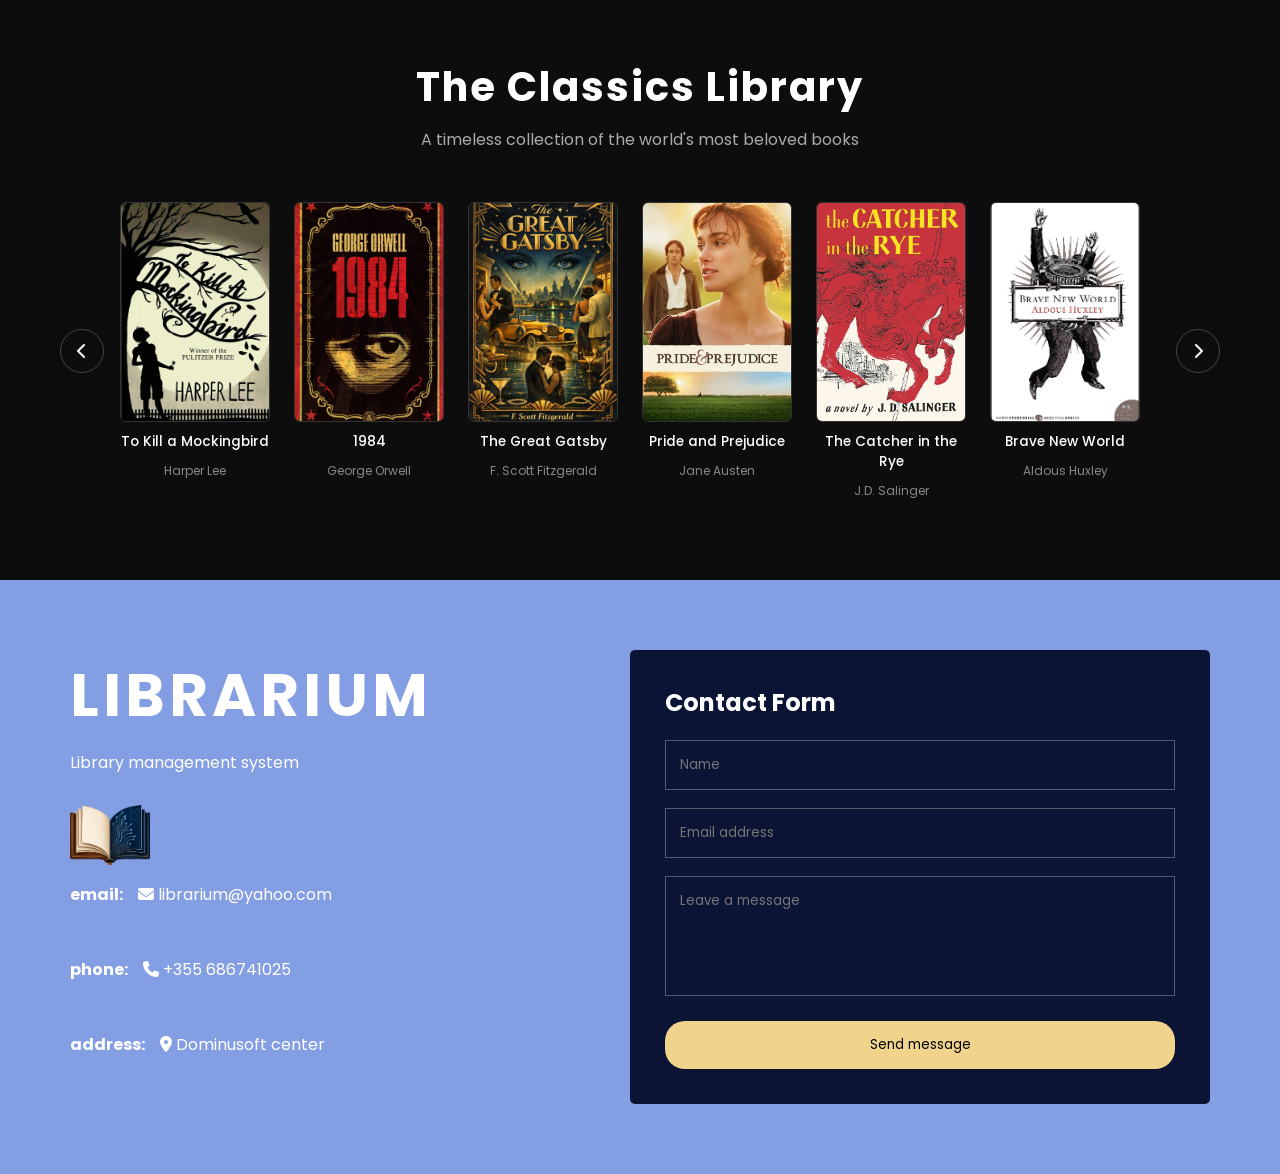
==== commit 63da890f: "last fix 2 june" ====
--- a/index.html
+++ b/index.html
@@ -35,11 +35,11 @@
         <ul class="nav-links">
 
             <li>
-                <a href="#" class="active">HOME</a>
+                <a href="#philosophy" class="active">HOME</a>
             </li>
 
             <li>
-                <a href="#">FEATURES</a>
+                <a href="#about">FEATURES</a>
             </li>
 
             <li>
@@ -47,7 +47,7 @@
             </li>
 
             <li>
-                <a href="#">STATISTICS</a>
+                <a href="dashboard.html#reports">STATISTICS</a>
             </li>
 
             <li>
@@ -97,7 +97,7 @@
                     Get Started
                 </button>
 
-                <button class="hero-btn secondary" >
+                <button class="hero-btn secondary" onclick="document.getElementById('about').scrollIntoView({behavior:'smooth'})">
                     Watch Demo
                 </button>
 
@@ -109,7 +109,7 @@
 
 <!-- 3 STEP PHILOSOPHY -->
 
-<section class="philosophy">
+<section id="philosophy" class="philosophy">
 
     <h1>3-Step Philosophy</h1>
 
@@ -199,17 +199,20 @@
 </section>
 <!-- ABOUT US -->
 
-<section class="about-us">
+<section id="about" class="about-us">
 
     <h1>About us:</h1>
 
     <div class="about-container">
 
-        <div class="about-image">
-
-            <img src="images/about.jpg" alt="">
-
-        </div>
+       <div class="about-image">
+
+    <video controls autoplay muted loop>
+        <source src="videos/demo.mp4" type="video/mp4">
+        Your browser does not support the video tag.
+    </video>
+
+</div>
 
         <div class="about-content">
 
--- a/style.css
+++ b/style.css
@@ -384,12 +384,11 @@
     flex: 1;
 }
 
-.about-image img{
+.about-image video{
     width: 100%;
-
-    height: 700px;
-
+    height: 100%;
     object-fit: cover;
+    border-radius: 10px;
 }
 
 .about-content{
